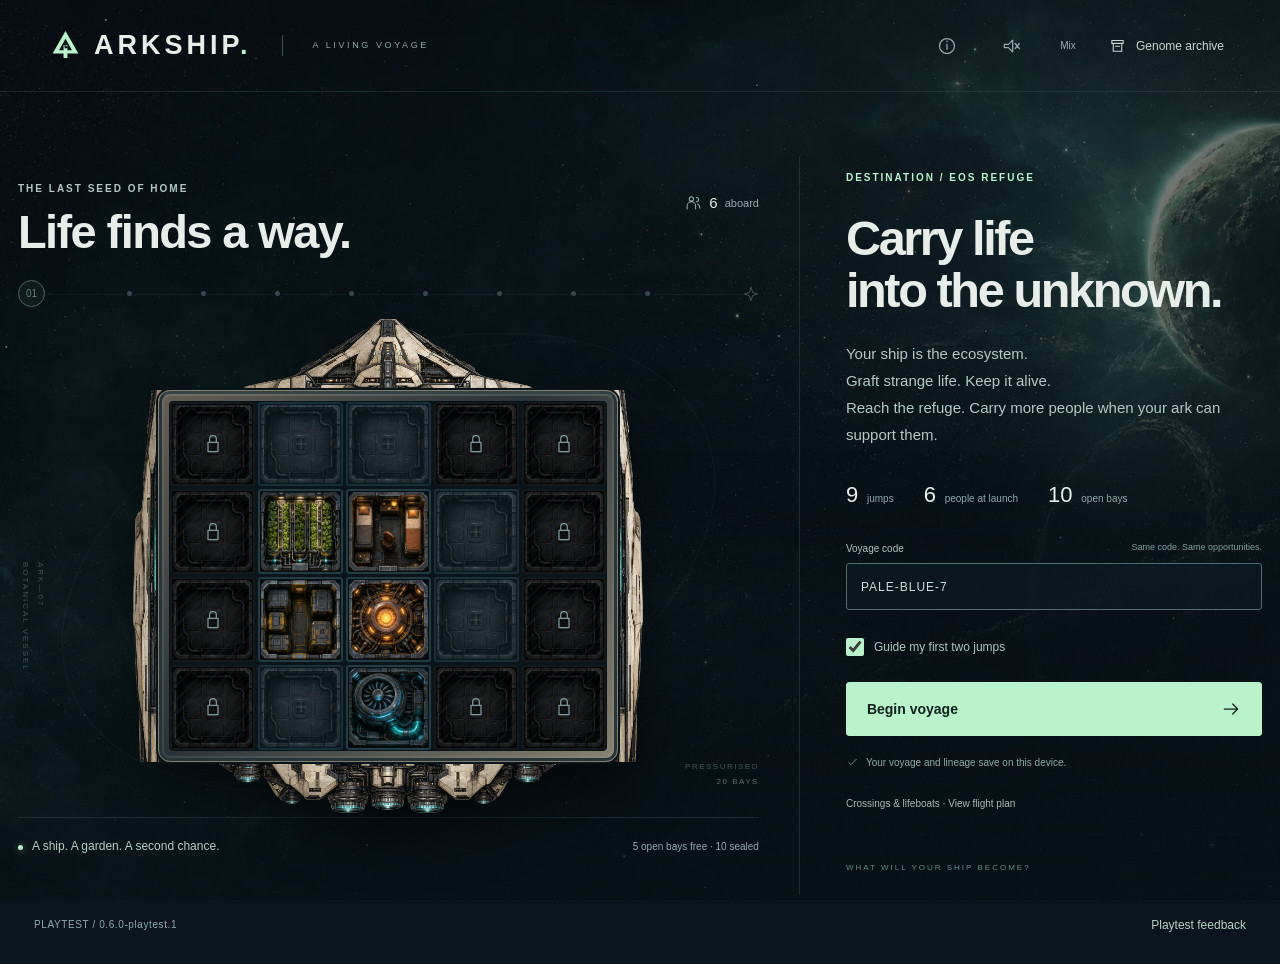
==== index.html @ c442477f "Release ARKSHIP browser playtest 0.6.0 with visible ecology" ====
<!doctype html>
<html lang="en">
<head>
  <meta charset="utf-8">
  <meta name="viewport" content="width=device-width, initial-scale=1, viewport-fit=cover">
  <meta name="theme-color" content="#0b151b">
  <meta name="description" content="What will your ship become? Cross ten star systems in a living-ship ecosystem roguelite.">
  <title>ARKSHIP · A living voyage</title>
  <link rel="icon" href="assets/mark.svg" type="image/svg+xml">
  <link rel="preload" as="image" href="assets/starfield.webp">
  <link rel="stylesheet" href="src/styles.css">
</head>
<body>
  <a class="skip-link" href="#decision">Skip to current decision</a>
  <div id="app"></div>
  <div class="announcer" id="announcer" aria-live="polite" aria-atomic="true"></div>
  <noscript>ARKSHIP needs JavaScript to simulate your ship. Enable it, then reload this page.</noscript>
  <script type="module" src="src/app.js"></script>
</body>
</html>
---- src/styles.css ----
:root{color-scheme:dark;--bg:#0b151b;--panel:#101d24;--line:#2b3c43;--text:#e7ede9;--muted:#96a9ac;--mint:#b9f2cb;--power:#efc782;--oxygen:#97d5e5;--biomass:#b9e0a2;--heat:#f09f80;--hull:#c2bbdf;--danger:#ffb29c;font-family:'Avenir Next',Avenir,'Segoe UI',sans-serif;font-synthesis:none}
*{box-sizing:border-box}body{margin:0;min-width:320px;background:var(--bg);color:var(--text);font-size:14px;line-height:1.5}body:before{content:'';position:fixed;inset:0;background:linear-gradient(90deg,#07121945,#0b151b88),url('../assets/starfield.webp') center/cover;z-index:-2;pointer-events:none}body:after{content:'';position:fixed;inset:0;background:linear-gradient(0deg,#081319b3,transparent 50%);pointer-events:none;z-index:-1}button,input,select{font:inherit}button,a,input,select,summary{-webkit-tap-highlight-color:transparent}button{cursor:pointer;color:inherit}button{border:0;background:none}button:disabled{cursor:not-allowed;opacity:.38}button,a,summary,input,select{touch-action:manipulation}button:focus-visible,a:focus-visible,summary:focus-visible,input:focus-visible,select:focus-visible{outline:2px solid var(--mint);outline-offset:4px}a{color:inherit;text-decoration:none}h1,h2,h3,p{margin:0}h1,h2,h3{font-weight:600;line-height:1.1}h1{font-size:clamp(28px,3vw,44px);letter-spacing:-1.6px}h2{font-size:34px;letter-spacing:-1.4px}h3{font-size:22px;letter-spacing:-.6px}button .icon{flex-shrink:0}.icon{width:20px;height:20px;vertical-align:middle;display:inline-block;flex-shrink:0}.tiny{width:12px;height:12px}.muted{color:var(--muted)}.mint{color:var(--mint)}.danger-text{color:var(--danger)!important}.power{--resource:var(--power)}.oxygen{--resource:var(--oxygen)}.biomass{--resource:var(--biomass)}.heat{--resource:var(--heat)}.hull{--resource:var(--hull)}.eyebrow{display:block;font-size:10px;letter-spacing:2px;font-weight:600;line-height:1.4}.primary{min-height:54px;padding:15px 20px;display:flex;align-items:center;justify-content:space-between;gap:18px;background:var(--mint);color:#11231c;border:1px solid var(--mint);font-weight:650;font-size:14px;transition:background .18s,transform .18s;width:100%;border-radius:3px}.primary:hover{background:#d2ffdf;transform:translateY(-1px)}.primary:active{transform:translateY(1px)}.primary.danger{background:#efac91;border-color:#efac91}.secondary{min-height:44px;padding:10px 14px;border:1px solid #48606a;border-radius:3px;display:inline-flex;gap:8px;align-items:center;justify-content:center;font-size:13px;background:#12222caa}.secondary:hover{border-color:var(--mint);background:#1d343d}.full{width:100%;margin-top:12px}.text-button{min-height:44px;padding:8px 0;color:var(--muted);font-size:12px;display:inline-flex;align-items:center;gap:7px}.text-button:hover{color:var(--text)}.text-button .icon{width:17px;height:17px}.skip-link{position:fixed;top:-90px;left:16px;z-index:100;background:var(--mint);color:var(--bg);padding:12px}.skip-link:focus{top:12px}.announcer{position:absolute;width:1px;height:1px;padding:0;overflow:hidden;clip:rect(0,0,0,0);white-space:nowrap}.topbar{height:92px;max-width:1440px;margin:auto;padding:0 50px;display:flex;align-items:center;gap:30px;border-bottom:1px solid #33454b7a}.brand{display:flex;align-items:center;gap:13px;font-size:27px;font-weight:650;letter-spacing:4px;line-height:1}.brand-dot{color:var(--mint)}.brand img{margin-top:-2px}.top-caption{font-size:9px;letter-spacing:2.6px;color:#8da4a6;border-left:1px solid #385057;padding:4px 0 4px 30px}.topbar nav{display:flex;align-items:center;gap:20px;margin-left:auto}.icon-button{width:44px;height:44px;display:grid;place-items:center;color:var(--muted)}.archive-button{height:44px;display:flex;align-items:center;gap:10px;font-size:12px;color:#c7d5d4}.archive-button .icon{width:17px;height:17px}.pressures{display:grid;grid-template-columns:repeat(5,1fr);max-width:1340px;margin:26px auto 0;padding:0 18px}.pressure{padding:0 32px;border-right:1px solid #35484f70}.pressure:first-child{padding-left:0}.pressure:last-child{padding-right:0;border:0}.pressure-name{display:flex;gap:8px;align-items:center;color:var(--resource);font-size:10px;letter-spacing:1.2px;text-transform:uppercase}.pressure-name .icon{width:15px;height:15px}.pressure-name .tiny{margin-left:auto;color:var(--danger)}.pressure-reading{display:flex;gap:6px;align-items:baseline;margin-top:7px;line-height:1}.pressure-reading strong{font-size:29px;font-weight:500;font-variant-numeric:tabular-nums}.pressure-reading>span{font-size:11px;color:#8da3a7}.meter{margin-top:11px;height:2px;background:#2d4149}.meter i{height:100%;display:block;background:var(--resource);transition:width .4s}.critical .pressure-reading{color:var(--danger)}.layout{display:grid;grid-template-columns:minmax(0,1.6fr) minmax(330px,1fr);gap:40px;max-width:1340px;margin:38px auto 0;padding:0 18px}.game-layout{margin-top:36px}.ship-scene{min-width:0;position:relative}.scene-top{display:flex;align-items:flex-start;justify-content:space-between;gap:16px}.scene-top .eyebrow{color:#b2c7c6;margin-bottom:10px}.scene-top h1{font-size:36px}.crew-count{display:flex;gap:7px;align-items:center;margin-top:10px;font-size:11px;color:var(--muted)}.crew-count b{color:var(--text);font-size:15px;font-weight:500}.crew-count .icon{width:17px;height:17px}.journey{display:flex;align-items:center;margin-top:23px;width:100%;position:relative}.journey:before{content:'';position:absolute;top:50%;left:0;right:0;height:1px;background:#354b5366}.waypoint{width:10%;height:27px;position:relative;display:flex;align-items:center;justify-content:center}.waypoint:after{content:'';width:5px;height:5px;border-radius:50%;background:#637c84;border:3px solid var(--bg);box-sizing:content-box;z-index:1}.waypoint:first-child{justify-content:flex-start}.waypoint:last-child{justify-content:flex-end}.waypoint.current:after{display:none}.waypoint.visited:after{background:var(--mint)}.waypoint b{position:relative;display:grid;place-items:center;border:1px solid #90bca6;background:#172923;color:var(--mint);font-size:10px;width:27px;height:27px;border-radius:50%;font-weight:500;z-index:1}.waypoint .icon{position:absolute;width:16px;height:16px;background:var(--bg);z-index:2;color:#769498}.space-stage{position:relative;isolation:isolate;height:485px;display:flex;justify-content:center;align-items:center;perspective:1000px}.orbital-ring{position:absolute;inset:50px 28px;border:1px solid #839f9c12;border-radius:50%;transform:rotate(-22deg);pointer-events:none}.orbital-ring:before{content:'';position:absolute;inset:20px -34px;border:1px dashed #8cb8ab16;border-radius:50%}.orbital-ring:after{content:'';position:absolute;width:320px;height:320px;left:15%;top:-20px;border-radius:50%;background:radial-gradient(ellipse,#78b3aa16,transparent 70%)}.scene-coordinate{position:absolute;left:0;top:50%;font-size:8px;line-height:1.8;letter-spacing:2px;color:#91ada866;writing-mode:vertical-rl}.scene-scale{position:absolute;right:0;bottom:28px;color:#85a19d77;font-size:8px;letter-spacing:1.5px;line-height:1.8;text-align:right}.scene-scale b{font-weight:500;color:#b5c9c577}.ship-body{position:relative;width:min(460px,calc(100% - 80px));filter:drop-shadow(0 22px 26px #0009);padding-top:48px;padding-bottom:24px;animation:ship-reveal .85s ease-out both}.ship-nose{height:67px;width:66%;position:absolute;top:-8px;left:17%;background:linear-gradient(155deg,#799195,#293c42 40%,#162b33 42%,#3a5055 90%);clip-path:polygon(25% 0,75% 0,100% 78%,100% 100%,0 100%,0 78%);border-top:2px solid #9bb7b3;display:flex;align-items:center;justify-content:center;box-shadow:inset 0 -12px 12px #031117}.ship-nose:before{content:'';position:absolute;top:4px;left:22%;width:56%;height:2px;background:#b9eed666;box-shadow:0 3px 9px #b9eed6aa}.ship-nose>span{position:absolute;right:15%;bottom:12px;font-size:11px;font-weight:600;letter-spacing:1px;color:#c4d2c380}.cockpit{width:60px;height:38px;border:2px solid #415657;background:linear-gradient(0deg,#07171c11,#0b171655),url('../assets/cockpit.webp') center/cover;clip-path:polygon(20% 0,80% 0,100% 100%,0 100%);margin-top:15px}.hull-frame{position:relative;padding:10px;background:linear-gradient(135deg,#688184,#2a3d43 10%,#1a2a31 50%,#667775);border:1px solid #718988;border-radius:12px;box-shadow:inset 0 0 0 3px #23373e,inset 0 0 0 5px #a2b4ac33,0 0 0 3px #0a151a,0 0 34px #8caeaa0b}.hull-frame:before{content:'';position:absolute;inset:0;border-radius:12px;border:5px solid transparent;border-top-color:#a5b5a81c;pointer-events:none}.nacelle{position:absolute;top:95px;bottom:60px;width:24px;background:linear-gradient(90deg,#1b3036,#65817b 26%,#243b43 42%,#0e222c 70%,#547674);border:1px solid #738b87;z-index:-1;box-shadow:inset 0 -20px 10px #04171c}.nacelle:before{content:'';position:absolute;inset:12px 5px;background:repeating-linear-gradient(0deg,#09212a 0 13px,#537977 14px 15px)}.nacelle:after{content:'';position:absolute;left:6px;right:6px;height:36px;bottom:-25px;background:linear-gradient(#aeeaff,#4de4ee88,transparent);border-radius:0 0 50% 50%;box-shadow:0 10px 19px #65ddda55}.nacelle-left{left:-17px;border-radius:40% 0 0 30%}.nacelle-right{right:-17px;border-radius:0 40% 30% 0}.ship-grid{display:grid;grid-template-columns:repeat(5,minmax(0,1fr));gap:3px;background:#0a141b;border:1px solid #071318;border-radius:4px;position:relative}.bay{aspect-ratio:1;min-width:0;position:relative;padding:0;border-radius:3px;isolation:isolate;transition:filter .15s,box-shadow .18s;background:#12212a;outline-offset:0!important}.bay .room-art{width:100%;height:100%;display:block;object-fit:cover;border-radius:3px;pointer-events:none}.bay:disabled{opacity:1;cursor:default}.bay.occupied{cursor:pointer}.bay.empty .room-art{opacity:.43}.bay.empty{box-shadow:inset 0 0 0 1px #30526022}.empty-mark{position:absolute;inset:0;display:flex;align-items:center;justify-content:center;color:#87a49e77}.empty-mark .icon{width:16px;height:16px;stroke-width:1}.bay:hover:not(:disabled){filter:brightness(1.2)}.bay.selected{z-index:4;box-shadow:0 0 0 2px var(--mint),0 0 16px #b9f2cb66}.bay.selected:after{content:'';position:absolute;inset:3px;border:1px solid #cfffe188;border-radius:2px;pointer-events:none}.bay.place-target{box-shadow:inset 0 0 0 1px #b9f2cb77}.bay.place-target .empty-mark{color:var(--mint)}.bay.suggested{animation:suggested 2s ease-in-out infinite}.bay.linked{box-shadow:0 0 0 2px #72d3a5,0 0 14px #72d3a56b;z-index:2}.bay.adjacent:not(.linked):not(.selected){box-shadow:inset 0 0 0 1px #a8cfba55}.bay.organic:before{content:'';position:absolute;inset:7px;border-radius:40%;box-shadow:0 0 18px #88f4c025;mix-blend-mode:screen;pointer-events:none}.bay-number{position:absolute;bottom:3px;left:4px;font-size:7px;letter-spacing:.7px;color:#d5e5d8aa;text-shadow:0 1px 2px #000}.mutation-mark{position:absolute;right:3px;top:3px;width:16px;height:16px;display:grid;place-items:center;background:#132229;border-radius:50%;color:#d7b7f3;box-shadow:0 0 8px #b589e399}.mutation-mark .icon{width:12px;height:12px}.mutated.feral>.room-art{filter:saturate(1.45)}.mutated.efficient>.room-art{filter:hue-rotate(12deg)}.mutated.symbiotic:before{box-shadow:0 0 18px #bb9df08c}.engine-tail{height:21px;position:absolute;bottom:4px;left:27%;width:46%;display:flex;justify-content:space-between}.engine-tail i{position:relative;display:block;width:23%;height:18px;background:repeating-linear-gradient(0deg,#334e58 0 4px,#81958d 5px 6px);border-radius:0 0 4px 4px;box-shadow:0 1px 0 #d6e7d577}.engine-tail i:after{content:'';position:absolute;top:18px;width:78%;left:11%;height:25px;border-radius:0 0 50% 50%;background:linear-gradient(#befbfbbb,#47c8e566,transparent);box-shadow:0 8px 15px #8cedf144;animation:exhaust 2.4s infinite alternate}.ship-caption{display:flex;align-items:center;justify-content:space-between;gap:10px;border-top:1px solid #42616a55;padding:19px 0 14px;color:#b7cdc4;font-size:12px}.ship-caption>span:last-child{font-size:10px;color:var(--muted)}.status-light{display:inline-block;width:5px;height:5px;border-radius:50%;background:var(--mint);box-shadow:0 0 7px #b9f2cb88;margin-right:9px}.placement-status{display:flex;justify-content:space-between;align-items:center;min-height:48px;font-size:12px;color:var(--muted);gap:12px;border-top:1px solid #32474f55}.placement-status b{color:var(--mint);font-weight:500}.placement-status.active{color:#b0c4c4}.placement-status .text-button{color:var(--mint)}.decision{min-width:0;padding:3px 0 20px 34px;border-left:1px solid #38515970;align-self:start}.decision>.eyebrow{margin-bottom:18px}.decision>p{color:var(--muted);font-size:13px;line-height:1.7;margin-top:15px}.route-list{display:flex;flex-direction:column;gap:11px;margin-top:28px}.route-option{position:relative;display:flex;align-items:center;text-align:left;gap:15px;min-height:124px;padding:18px 20px;border:1px solid #42606b8a;border-radius:4px;background:linear-gradient(110deg,#16303988,#11212b88);transition:background .2s,border-color .2s,transform .2s}.route-option:hover{background:#213b3fbb;border-color:#9dbbae;transform:translateX(3px)}.route-option:active{transform:scale(.99)}.route-symbol{width:40px;height:40px;display:grid;place-items:center;flex-shrink:0;color:#b2d7b2;position:relative}.route-symbol:before{content:'';position:absolute;inset:0;border:1px solid #7aa59055;transform:rotate(45deg);border-radius:4px;background:#4979560d}.route-symbol .icon{width:23px;height:23px}.salvage .route-symbol{color:var(--power)}.salvage .route-symbol:before{border-color:#b69d6755}.anomaly .route-symbol{color:#c4b8eb}.anomaly .route-symbol:before{border-color:#ac94d155}.route-copy{min-width:0}.route-copy .eyebrow{font-size:8px;color:#9cb6ba;letter-spacing:1.5px;margin-bottom:4px}.route-copy strong{display:block;font-size:18px;font-weight:500;letter-spacing:-.3px}.route-reward{font-size:11px;color:#bfdfc3;display:block;margin-top:4px}.route-risk{display:flex;align-items:center;gap:5px;color:#c7aaa0;font-size:10px;margin-top:7px}.route-risk .icon{width:12px;height:12px}.route-arrow{width:17px;height:17px;margin-left:auto;color:#97b8b3}.quiet-tip{display:flex;gap:9px;color:#8da6aa;font-size:11px;line-height:1.6;margin-top:24px}.quiet-tip .icon{width:15px;height:15px;margin-top:2px}.encounter-art{height:176px;position:relative;display:flex;align-items:center;justify-content:center;margin:0 0 24px;overflow:hidden;background:radial-gradient(ellipse,#40655544,transparent 66%);border-top:1px solid #47605e44;border-bottom:1px solid #47605e44}.encounter-art:before{content:'';position:absolute;left:calc(50% - 88px);top:0;width:176px;height:176px;border:1px solid #89b4a022;border-radius:50%}.encounter-art>.room-art{width:152px;height:152px;object-fit:contain;mix-blend-mode:screen;filter:drop-shadow(0 0 22px #9bdcab22);border-radius:10px}.specimen-index{position:absolute;left:0;bottom:9px;letter-spacing:1.5px;color:#738f94;font-size:8px}.choice-list{display:grid;gap:10px;margin-top:24px}.choice-option{padding:15px 17px;border:1px solid #526d6b8a;border-radius:3px;background:#1430275e;text-align:left;min-height:75px}.choice-option:hover{border-color:#b9f2cb;background:#24423a99}.choice-option strong{display:flex;justify-content:space-between;align-items:center;font-size:14px;font-weight:500;color:#c9ecd0}.choice-option strong .icon{width:17px;height:17px}.choice-option>span{display:block;font-size:11px;color:#a2bcb5;margin-top:5px}.choice-option:nth-child(2){background:#15263175}.choice-option:nth-child(2) strong{color:#d3dcda}.choice-option .disabled-reason{color:var(--danger)}.inspector{margin-top:25px}.specimen-heading{display:flex;align-items:center;gap:14px}.specimen-heading>.room-art{width:61px;height:61px;border-radius:5px;border:1px solid #52716666}.specimen-heading .eyebrow{font-size:8px;letter-spacing:1.1px;margin-bottom:7px}.specimen-heading h3{font-size:21px}.flows{display:flex;gap:7px;align-items:center;flex-wrap:wrap;margin-top:15px;min-height:26px}.flow{display:flex;gap:5px;align-items:center;font-size:12px;color:var(--resource)}.flow .icon{width:14px;height:14px}.flow-arrow{color:#94aca7;margin:0 3px}.flow.cost{color:#c7b3aa}.flow.muted{font-size:10px}.specimen-description{font-size:12px;color:#a2b6b9;line-height:1.6;margin-top:14px}.risk-line{display:flex;gap:7px;font-size:10px;color:#bcb39f;margin-top:11px;line-height:1.5}.risk-line .icon{width:13px;height:13px;margin-top:2px}.synergy-note{display:flex;gap:7px;font-size:11px;line-height:1.6;color:var(--mint);padding:10px 12px;margin-top:12px;background:#49795922;border-left:2px solid #8ccea4}.synergy-note .icon{width:15px;height:15px;flex-shrink:0;margin-top:2px}.inspector-actions{display:flex;gap:10px;margin-top:15px}.inspector-actions>button{flex:1}.anchored{display:flex;gap:7px;align-items:center;margin-top:14px;font-size:10px;color:var(--muted)}.anchored .icon{width:12px;height:12px}.empty-inspector{padding:22px 0 12px}.empty-inspector .eyebrow{color:var(--muted);font-size:8px;letter-spacing:1.4px;margin-bottom:8px}.empty-inspector h3{font-size:22px}.empty-inspector>p{font-size:12px;color:#a0b6b5;margin-top:12px;line-height:1.7}.mutation-options{margin-top:15px;border:1px solid #6d5b7d77;border-radius:3px}.mutation-options summary{min-height:44px;padding:10px 12px;display:flex;align-items:center;gap:8px;cursor:pointer;font-size:12px;color:#d1bede}.mutation-options summary .icon{width:16px;height:16px}.mutation-options summary>span{margin-left:auto;font-size:10px;color:var(--muted)}.mutation-options summary:after{content:'+'}.mutation-options[open] summary:after{content:'−'}.mutation-options>div{display:grid;padding:0 10px 10px;gap:6px}.mutation-options button{text-align:left;display:block;width:100%;padding:10px;background:#56416222;border:1px solid #765d842d;min-height:58px}.mutation-options button:hover{border-color:#cbb7dd99}.mutation-options button strong{font-size:11px;color:#d6c3e8;font-weight:500}.mutation-options button span{display:block;color:#a69fb2;font-size:10px;margin-top:3px;line-height:1.6}.cargo{margin-top:24px;border-top:1px solid #3d575f88;padding-top:15px}.section-label{display:flex;justify-content:space-between;gap:10px;font-size:9px;letter-spacing:1.4px;color:#b0c5c0;align-items:center}.section-label b{font-weight:400;color:#8aaca4;margin-left:6px;letter-spacing:0}.section-label>span:last-child{color:#7f9c9e;font-size:8px;letter-spacing:.7px}.cargo-tray{display:grid;grid-template-columns:repeat(4,1fr);gap:9px;margin-top:12px}.cargo-item{position:relative;display:flex;flex-direction:column;align-items:center;gap:5px;padding:3px;background:#07151b66;border:1px solid #38515c;border-radius:3px;min-height:77px}.cargo-item:hover{border-color:#c1dec5}.cargo-item.selected{border-color:var(--mint);box-shadow:0 0 0 1px #b9f2cb55}.cargo-item .room-art{width:100%;max-width:62px;aspect-ratio:1;object-fit:cover;border-radius:2px}.cargo-item>span{font-size:8px;line-height:1.2;color:#c6d6d1;text-align:center;max-width:80px}.cargo-empty{color:var(--muted);font-size:11px;grid-column:1/-1;line-height:1.8}.cargo-mutation{width:11px;height:11px;position:absolute;top:3px;right:3px;color:#dac5fa}.cargo-reject{display:flex;align-items:center;gap:14px;font-size:10px;color:var(--muted);margin-top:8px}.cargo-reject .text-button{font-size:10px}.forecast{margin-top:25px;padding-top:17px;border-top:1px solid #3b515d88}.forecast-values{display:grid;grid-template-columns:repeat(5,1fr);gap:5px;margin-top:13px}.forecast-values>div>span{display:flex;gap:4px;align-items:center;font-size:8px;color:var(--resource)}.forecast-values .icon{width:11px;height:11px}.forecast-values b{font-size:23px;font-weight:500;display:inline-block;margin-top:4px;font-variant-numeric:tabular-nums}.forecast-values small{font-size:10px;margin-left:5px}.positive{color:#9ec5a8}.negative{color:#dbaa99}.forecast-summary{display:flex;gap:7px;color:#a6c3af;font-size:10px;line-height:1.6;margin-top:13px}.forecast-summary .icon{width:13px;height:13px;margin-top:2px}.forecast-summary.warning{color:var(--danger)}.causes{margin-top:9px}.causes summary{cursor:pointer;display:flex;align-items:center;justify-content:space-between;min-height:44px;color:#92adaf;font-size:10px}.causes summary .icon{width:14px;height:14px}.causes[open] summary .icon{transform:rotate(45deg)}.causes ol{padding:0 0 0 15px;color:#afc3c0;font-size:10px;line-height:1.6}.causes li{margin-bottom:7px}.causes .damage,.causes .danger,.causes .starvation,.causes .dormant{color:var(--danger)}.build-repair{display:flex;align-items:center;justify-content:space-between;gap:12px;margin:4px 0 13px;border-top:1px solid #3b515d55;padding-top:5px}.build-repair>span{font-size:10px;color:#8ca6aa}.departure{margin-top:3px}.game-footer{max-width:1340px;margin:25px auto 0;padding:17px 18px 30px;display:flex;align-items:center;justify-content:space-between;gap:20px;color:#739397;font-size:8px;letter-spacing:1.4px}.game-footer .text-button{font-size:9px;letter-spacing:.6px;min-height:28px}.toast{position:fixed;left:50%;bottom:24px;transform:translateX(-50%);max-width:min(92vw,560px);background:#203c3c;border:1px solid #678d80;border-radius:4px;display:flex;align-items:center;gap:10px;padding:13px 18px;font-size:12px;box-shadow:0 8px 24px #0009;z-index:60;pointer-events:none;animation:toast-in .2s}.toast .icon{width:17px;height:17px;color:var(--mint)}.restart-banner{position:fixed;bottom:0;left:0;right:0;z-index:70;background:#203335;border-top:1px solid #8bb3a2;box-shadow:0 -8px 30px #0009;display:flex;align-items:center;justify-content:center;gap:28px;padding:17px;font-size:13px}.restart-banner>div{display:flex;gap:10px}.welcome{align-items:center;margin-top:64px}.welcome .scene-top h1{font-size:47px}.welcome .space-stage{height:510px}.welcome .journey{opacity:.5}.welcome-decision{padding-left:46px;padding-top:15px}.welcome-decision>.eyebrow{margin-bottom:28px}.welcome-decision h2{font-size:clamp(39px,3.8vw,54px);font-weight:550;line-height:1.06;letter-spacing:-2.4px}.welcome-decision .intro{font-size:15px;line-height:1.8;margin-top:24px;color:#b3c8c5}.voyage-facts{display:flex;gap:30px;margin:30px 0;color:#8da9aa;font-size:10px}.voyage-facts b{font-size:22px;font-weight:400;color:var(--text);margin-right:6px}.welcome form label{display:flex;justify-content:space-between;gap:10px;margin:0 0 7px;font-size:10px;color:#adc4be}.welcome form label>span{font-size:9px;color:#819f9c}.welcome input,.welcome select{width:100%;min-height:47px;background:#0d1b22bb;border:1px solid #526b70;border-radius:3px;padding:12px 14px;font-size:12px;color:#c8ddd7;letter-spacing:1px}.welcome .launch{margin-top:13px}.welcome select{margin-bottom:3px}.welcome form label[for=starter]{margin-top:18px}.field-note{color:var(--muted);font-size:9px;margin:5px 0 10px}.save-note{display:flex;align-items:center;gap:7px;color:#8faaa4!important;font-size:10px!important;margin-top:18px!important}.save-note .icon{width:13px;height:13px}.welcome-foot{font-size:8px!important;letter-spacing:2px!important;margin-top:36px!important;color:#658880!important}.arrival-mark{width:76px;height:76px;border:1px solid #68897866;border-radius:50%;display:grid;place-items:center;margin:22px 0;color:var(--mint);background:radial-gradient(ellipse,#4c845b44,transparent 70%)}.arrival-mark .icon{width:36px;height:36px}.arrival-mark.loss{color:var(--danger);border-color:#b2867666}.report-resources{margin:23px 0 20px;display:grid;gap:10px;border-block:1px solid #3a565d77;padding:17px 0}.report-resources>div{display:flex;align-items:center;gap:15px;font-size:12px;line-height:1.6}.report-resources>div>span{display:flex;align-items:center;gap:8px;color:var(--resource)}.report-resources .icon{width:14px;height:14px}.report-resources strong{margin-left:auto;font-weight:400;font-variant-numeric:tabular-nums}.report-resources strong>span{font-size:10px;color:#6b8a92;margin-inline:8px}.report-resources b{font-weight:500}.report-resources small{width:25px;text-align:right;color:var(--muted);font-size:11px}.report-highlights p{display:flex;gap:8px;align-items:flex-start;font-size:11px;color:#c0ccc0;margin-bottom:13px;line-height:1.6}.report-highlights .icon{width:14px;height:14px;flex-shrink:0;margin-top:2px;color:#a1bca0}.decision>.primary{margin-top:21px}.ending-build{margin-top:24px;padding:18px 0;border-block:1px solid #57716966;font-size:12px;color:var(--mint)}.ending-build>b{display:block;font-size:46px;line-height:1.2;color:#d1e3d7;font-weight:450;margin-top:10px}.ending-build small{font-size:8px;letter-spacing:1.8px;margin-left:10px;font-weight:500;color:#8aa69e}.end-stats{display:flex;gap:25px;margin-top:20px;color:#97b4ac;font-size:10px}.end-stats b{display:block;font-size:23px;font-weight:500;color:var(--text)}.failure-reasons{padding:12px 0;color:#dbaf9d;font-size:11px;line-height:1.7}.failure-reasons p{margin-top:8px}.archive-page{max-width:1280px;margin:65px auto 60px;padding:0 24px}.archive-heading{display:flex;justify-content:space-between;align-items:center;gap:24px}.archive-heading h1{font-size:48px;line-height:1.1;margin-top:18px;letter-spacing:-2px}.archive-heading h1 span{color:var(--mint)}.archive-heading p{color:#a8bfb8;font-size:13px;margin-top:18px}.archive-stats{display:grid;grid-template-columns:repeat(4,1fr);border-block:1px solid #4c6b6377;padding:24px 0;margin:35px 0}.archive-stats>div{display:flex;align-items:baseline;gap:13px;border-right:1px solid #4c6b6333;padding-left:25px}.archive-stats>div:first-child{padding-left:0}.archive-stats>div:last-child{border:0}.archive-stats strong{font-size:32px;font-weight:400;color:#c5e9cc}.archive-stats span{font-size:10px;color:#92aaa3}.archive-specimens{display:grid;grid-template-columns:repeat(2,minmax(0,1fr));gap:20px}.archive-specimen{display:flex;gap:20px;border:1px solid #405d5866;background:#14282477;padding:20px;border-radius:4px;min-width:0}.archive-specimen>.room-art{width:105px;height:105px;border-radius:5px;object-fit:cover}.archive-specimen .eyebrow{font-size:8px;color:#91bea0;letter-spacing:1.4px}.archive-specimen h2{font-size:21px;letter-spacing:-.3px;margin-top:8px}.archive-specimen p{font-size:11px;color:#a1b8ae;margin-top:8px;line-height:1.65}.archive-specimen .flows{margin-top:8px}.archive-specimen.undiscovered{background:#10212644}.undiscovered>.room-art{filter:grayscale(1) brightness(.45);opacity:.45}.undiscovered .eyebrow{color:#839b99}.undiscovered h2{color:#97aaa5}.archive-records{display:grid;grid-template-columns:repeat(3,minmax(0,1fr));gap:30px;margin-top:40px;padding-top:30px;border-top:1px solid #49645c77}.archive-records h2{font-size:21px;letter-spacing:0;margin-bottom:15px}.archive-records p,.archive-records li{font-size:12px;color:#9eb6a7;line-height:1.8;overflow-wrap:anywhere}.archive-records ul{padding-left:17px}.archive-records b{font-weight:500;color:var(--text);margin-left:6px}
@keyframes ship-reveal{from{opacity:0;transform:translateY(14px)}to{opacity:1;transform:translateY(0)}}@keyframes exhaust{from{opacity:.7;transform:scaleY(.8);transform-origin:top}to{opacity:1;transform:scaleY(1.12);transform-origin:top}}@keyframes suggested{0%,100%{box-shadow:inset 0 0 0 1px #b9f2cb99,0 0 0 #b9f2cb00}50%{box-shadow:inset 0 0 0 2px #b9f2cbdd,0 0 15px #b9f2cb88}}@keyframes jump{0%{filter:brightness(1)}25%{filter:brightness(2);transform:translateY(0)}55%{filter:brightness(1.5);transform:translateY(-12px)}100%{filter:brightness(1);transform:translateY(0)}}.ship-body.jumping{animation:jump .9s ease-out}.ship-body.jumping .engine-tail i:after{height:65px;box-shadow:0 18px 28px #6ceaffbb}@keyframes toast-in{from{opacity:0;bottom:16px}to{opacity:1;bottom:24px}}
@media(min-width:1440px){.pressures{margin-top:32px}.layout{margin-top:45px}.game-layout{gap:60px}.decision{padding-left:44px}.space-stage{height:525px}.ship-body{width:480px}.welcome{margin-top:65px}.welcome .space-stage{height:540px}}
@media(max-width:1100px){.topbar{padding:0 30px;height:80px}.top-caption{display:none}.pressures{margin-inline:12px}.pressure{padding-inline:23px}.layout{gap:26px;padding:0 30px;grid-template-columns:minmax(0,1.25fr) minmax(300px,1fr)}.decision{padding-left:23px}.scene-top h1{font-size:29px}.crew-count>span{display:none}.space-stage{height:420px}.ship-body{width:calc(100% - 38px);padding-top:48px}.ship-nose{height:58px;top:1px}.scene-scale{display:none}.scene-coordinate{left:-12px;font-size:7px}.route-option{padding:14px;gap:12px;min-height:118px}.route-symbol{width:28px;height:32px}.route-copy strong{font-size:16px}.decision h2{font-size:29px}.welcome .scene-top h1{font-size:36px}.welcome .space-stage{height:445px}.welcome-decision h2{font-size:41px}.welcome{margin-top:48px}.welcome-decision{padding-left:25px}.welcome .intro{font-size:13px}.welcome form label>span{font-size:8px}.forecast-values small{margin-left:3px;font-size:9px}.forecast-values b{font-size:21px}.cargo-tray{gap:7px}.archive-specimen{padding:15px;gap:13px}.archive-specimen>.room-art{width:85px;height:85px}.archive-stats>div{display:block}.archive-stats span{display:block}}
@media(max-width:760px){body{font-size:13px}.topbar{height:68px;padding:0 18px;gap:12px}.brand{font-size:21px;gap:8px;letter-spacing:2.7px}.brand img{width:26px;height:26px}.topbar nav{gap:6px}.archive-button{width:44px;justify-content:center}.archive-button>span{display:none}.archive-button .icon{width:20px;height:20px}.pressures{margin:18px 18px 0;padding:0;gap:0}.pressure{padding:0 9px}.pressure-name{font-size:8px;letter-spacing:.1px;gap:4px}.pressure-name .icon{width:12px;height:12px}.pressure-name .tiny{display:none}.pressure-reading{gap:3px;margin-top:6px}.pressure-reading strong{font-size:24px}.pressure-reading>span{font-size:8px}.meter{margin-top:9px}.layout{display:flex;flex-direction:column;margin-top:25px;padding:0 18px;gap:22px}.decision{border:0;padding:0 0 14px;width:100%}.decision>.eyebrow{font-size:9px;letter-spacing:1.7px;margin-bottom:12px}.decision h2{font-size:31px;letter-spacing:-1.1px}.decision>p{font-size:12px;line-height:1.7;margin-top:10px}.game-layout:not(.phase-build)>.decision{order:0}.game-layout:not(.phase-build)>.ship-scene{order:1;border-top:1px solid #3d555d66;padding-top:22px}.game-layout.phase-build>.ship-scene{order:0}.game-layout.phase-build>.decision{order:1}.scene-top h1{font-size:28px;letter-spacing:-.8px}.scene-top .eyebrow{font-size:8px;letter-spacing:1.4px;margin-bottom:7px}.crew-count{font-size:10px;margin-top:8px;gap:5px}.crew-count b{font-size:13px}.crew-count .icon{width:15px;height:15px}.journey{margin-top:16px}.waypoint{height:24px}.waypoint b{width:24px;height:24px;font-size:9px}.space-stage{height:auto;min-height:350px;padding:12px 0}.ship-body{width:calc(100% - 24px);max-width:410px;padding-top:45px;padding-bottom:24px}.ship-nose{height:61px;top:-8px}.hull-frame{padding:8px;border-radius:9px}.ship-grid{gap:3px}.nacelle{width:17px;top:74px;bottom:49px}.nacelle-left{left:-12px}.nacelle-right{right:-12px}.nacelle:before{inset:9px 3px}.nacelle:after{left:3px;right:3px;height:25px;bottom:-16px}.ship-nose .cockpit{width:57px;height:33px;margin-top:17px}.scene-coordinate{display:none}.bay-number{font-size:6px}.empty-mark .icon{width:14px;height:14px}.mutation-mark{width:13px;height:13px;top:2px;right:2px}.mutation-mark .icon{width:10px;height:10px}.ship-caption{padding:15px 0 10px;font-size:11px}.ship-caption>span:last-child{font-size:9px}.placement-status{min-height:51px;font-size:11px}.placement-status>span{max-width:85%}.placement-status .text-button{font-size:11px}.route-list{margin-top:21px;gap:10px}.route-option{min-height:112px;padding:16px 17px;gap:17px}.route-symbol{width:35px;height:35px}.route-copy .eyebrow{font-size:8px;letter-spacing:1.1px}.route-copy strong{font-size:18px}.route-reward{font-size:11px}.route-risk{font-size:10px;margin-top:6px}.quiet-tip{margin-top:18px;font-size:10px;line-height:1.7}.game-layout:not(.phase-build) .space-stage{min-height:0;padding-top:12px;padding-bottom:8px}.game-layout:not(.phase-build) .ship-body{width:260px;padding-top:34px;padding-bottom:19px}.game-layout:not(.phase-build) .hull-frame{padding:6px}.game-layout:not(.phase-build) .ship-grid{gap:2px}.game-layout:not(.phase-build) .ship-nose{height:50px;top:-10px}.game-layout:not(.phase-build) .crew-count{display:none}.game-layout:not(.phase-build) .scene-top h1{font-size:23px}.game-layout:not(.phase-build) .journey{margin-top:10px}.game-layout:not(.phase-build) .ship-nose .cockpit{height:30px;margin-top:14px}.game-layout:not(.phase-build) .engine-tail{bottom:0}.game-layout:not(.phase-build) .ship-caption{font-size:10px;padding-top:14px}.encounter-art{height:152px;margin-bottom:19px}.encounter-art>.room-art{width:136px;height:136px}.encounter-art:before{width:146px;height:146px;left:calc(50% - 73px)}.choice-list{margin-top:20px}.choice-option{min-height:78px;padding:15px 17px}.choice-option strong{font-size:14px}.choice-option>span{font-size:11px}.inspector{margin-top:22px}.specimen-heading>.room-art{width:61px;height:61px}.specimen-heading h3{font-size:23px}.specimen-heading .eyebrow{font-size:9px}.flows{margin-top:14px;gap:8px}.flow{font-size:13px}.flow .icon{width:15px;height:15px}.specimen-description{font-size:12px}.risk-line{font-size:11px}.inspector-actions .secondary{min-height:45px;font-size:12px}.cargo{margin-top:23px}.cargo-tray{gap:9px;grid-template-columns:repeat(4,1fr)}.cargo-item{min-height:93px;padding:5px}.cargo-item .room-art{max-width:72px}.cargo-item>span{font-size:9px;line-height:1.3}.cargo-reject .text-button{font-size:11px}.section-label{font-size:10px}.section-label>span:last-child{font-size:9px}.forecast{margin-top:24px;padding-top:19px}.forecast-values{gap:6px;margin-top:17px}.forecast-values>div>span{font-size:9px}.forecast-values .icon{width:12px;height:12px}.forecast-values b{font-size:24px;margin-top:5px}.forecast-values small{font-size:11px;margin-left:5px}.forecast-summary{font-size:11px;margin-top:14px}.causes summary{font-size:11px;min-height:44px}.causes ol{font-size:11px;line-height:1.7}.build-repair .text-button{font-size:12px}.build-repair>span{font-size:11px}.phase-build .departure{position:fixed;z-index:40;bottom:0;left:0;right:0;padding:12px 18px max(12px,env(safe-area-inset-bottom));background:#0b1b20f2;border-top:1px solid #526c6277;backdrop-filter:blur(12px)}.phase-build .departure .primary{min-height:50px}.phase-build~.game-footer{padding-bottom:112px}.game-footer{padding:6px 18px 24px;margin-top:20px;font-size:7px;letter-spacing:.7px;gap:8px;flex-wrap:wrap}.game-footer .text-button{font-size:9px;min-height:44px}.toast{bottom:88px;font-size:11px;padding:12px 15px;width:max-content;max-width:calc(100% - 30px);animation:none}.toast .icon{width:15px;height:15px}.desktop-only{display:none}.welcome{margin-top:27px;gap:13px}.welcome .ship-scene{order:1;margin-top:22px}.welcome-decision{order:0;padding:0 0 12px}.welcome-decision>.eyebrow{margin-bottom:18px;font-size:8px}.welcome-decision h2{font-size:43px;letter-spacing:-1.8px;line-height:1.05}.welcome-decision .intro{font-size:13px;margin-top:16px;line-height:1.75}.welcome .voyage-facts{margin:20px 0;gap:27px}.welcome form label{font-size:10px;margin-top:10px}.welcome form label>span{font-size:9px}.welcome input,.welcome select{min-height:46px}.welcome .launch{min-height:53px;margin-top:12px}.welcome .save-note{margin-top:13px!important;font-size:9px!important}.welcome-foot{display:none}.welcome .scene-top h1{font-size:30px}.welcome .space-stage{height:auto;min-height:350px}.welcome .ship-caption{padding-bottom:30px}.arrival-mark{width:65px;height:65px;margin:18px 0}.arrival-mark .icon{width:30px;height:30px}.report-resources{margin:20px 0 17px;padding:15px 0}.report-resources>div{font-size:12px;line-height:1.9}.report-highlights p{font-size:11px}.decision>.primary{margin-top:18px}.ending-build{margin-top:20px}.archive-page{margin:32px 0 35px;padding:0 18px}.archive-heading{display:block}.archive-heading>.secondary{margin-top:20px}.archive-heading .eyebrow{font-size:8px;letter-spacing:1.5px}.archive-heading h1{font-size:35px;letter-spacing:-1.5px;margin-top:13px}.archive-heading p{font-size:12px;margin-top:13px}.archive-stats{margin:25px 0;padding:18px 0}.archive-stats>div{padding-left:12px}.archive-stats strong{font-size:27px}.archive-stats span{font-size:8px}.archive-specimens{grid-template-columns:1fr;gap:12px}.archive-specimen{padding:15px;gap:15px}.archive-specimen>.room-art{width:78px;height:78px}.archive-specimen h2{font-size:19px;margin-top:6px}.archive-specimen p{font-size:10px}.archive-specimen .flows{gap:6px}.archive-specimen .flow{font-size:10px}.archive-specimen .flow .icon{width:12px;height:12px}.archive-records{grid-template-columns:1fr;gap:20px;margin-top:27px;padding-top:25px}.archive-records h2{font-size:20px;margin-bottom:12px}.archive-records p,.archive-records li{font-size:11px}.restart-banner{display:block;padding:17px;font-size:12px}.restart-banner>div{margin-top:10px}.restart-banner button{flex:1}}
@media(min-width:560px) and (max-width:760px){.space-stage{min-height:420px}.welcome .space-stage{min-height:420px}.cargo-tray{grid-template-columns:repeat(6,1fr)}}
@media(max-width:375px){.pressure{padding-inline:7px}.pressure-name{font-size:7.5px;gap:3px}.pressure-name .icon{width:11px;height:11px}.pressure-reading strong{font-size:23px}.space-stage{min-height:325px}.ship-grid{gap:2px}.hull-frame{padding:7px}.ship-body{width:calc(100% - 24px)}.welcome-decision h2{font-size:40px}.forecast-values small{font-size:10px;margin-left:3px}.cargo-tray{gap:7px}.cargo-item{min-height:89px}.brand{font-size:20px}.route-option{padding-inline:14px}.route-copy strong{font-size:17px}}
@media(prefers-reduced-motion:reduce){*,*:before,*:after{animation:none!important;transition:none!important;scroll-behavior:auto!important}}

/* Decorative orbit geometry stays inside its own frame. */
.orbital-ring{overflow:hidden}
.pressure-forecast{font-size:9px;line-height:1.5;color:#96b0a6;margin-top:7px;letter-spacing:.1px}.pressure-forecast b{font-weight:500;color:var(--resource);margin-left:4px}.pressure-forecast.negative b{color:var(--danger)}
.choice-numbers{display:flex;gap:12px;align-items:center;flex-wrap:wrap;margin-top:8px;font-size:10px;color:#c0d4ca}.choice-numbers .icon{width:12px;height:12px}.choice-numbers>span{display:flex;align-items:center;gap:4px}
@media(max-width:760px){.pressure-forecast{font-size:7px;margin-top:5px}.pressure-forecast b{font-size:9px;margin-left:2px}}

/* The frame is sliced from the inspected original painted hull, preserving touch-sized bays. */
.ship-body{padding-top:76px;padding-bottom:49px}
.ship-nose{top:0;left:0;width:100%;height:88px;clip-path:none;border:0;border-radius:0;background:url('../assets/hull-prow.webp') center bottom/100% 100% no-repeat;box-shadow:none}
.ship-nose:before,.ship-nose>span,.ship-nose .cockpit{display:none}
.nacelle{top:76px;bottom:49px;width:44px;background:none;border:0;border-radius:0;box-shadow:none}
.nacelle:before,.nacelle:after{display:none}
.nacelle-left{left:-32px;background:url('../assets/hull-port.webp') center/100% 100% no-repeat}
.nacelle-right{right:-32px;background:url('../assets/hull-starboard.webp') center/100% 100% no-repeat}
.engine-tail{left:0;bottom:-7px;width:100%;height:68px;background:url('../assets/hull-stern.webp') center/100% 100% no-repeat;z-index:-1}
.engine-tail i{display:none}
.hull-frame{background:linear-gradient(135deg,#665f54,#283339 45%,#8a8370);border-color:#817e71;box-shadow:inset 0 0 0 3px #283538,inset 0 0 0 5px #a2b4ac22,0 0 0 2px #0a151a}
.building-caption{display:none}
.deck-toolbar{border-top:1px solid #49605b88;padding-top:10px}
.deck-toolbar-heading{display:flex;align-items:center;justify-content:space-between;gap:8px;min-height:32px;font-size:12px}
.deck-toolbar-heading b{font-weight:500;color:#cee9d3}.deck-toolbar-heading small{font-size:9px;color:#8da7a4;margin-left:8px}
.deck-toolbar-heading .flows{margin:0;min-height:20px;gap:5px}.deck-toolbar-heading .flow{font-size:10px}.deck-toolbar-heading .flow .icon{width:12px;height:12px}
.deck-toolbar .placement-status{border:0;min-height:55px}.deck-actions{display:flex;gap:8px;width:100%}.deck-actions .secondary{flex:1}
@media(max-width:1100px){.ship-body{width:calc(100% - 64px)}.space-stage{min-height:455px}.nacelle{width:32px}.nacelle-left{left:-25px}.nacelle-right{right:-25px}}
@media(max-width:760px){.ship-body{padding-top:51px;padding-bottom:30px;width:calc(100% - 24px)}.ship-nose{top:0;left:0;width:100%;height:60px}.nacelle{top:51px;bottom:30px;width:19px}.nacelle-left{left:-13px}.nacelle-right{right:-13px}.engine-tail{left:0;bottom:-3px;width:100%;height:40px}.space-stage{min-height:0;padding:5px 0 13px}.deck-toolbar{padding-top:7px}.deck-toolbar-heading{min-height:31px;font-size:11px}.deck-toolbar-heading .flow{font-size:9px}.deck-toolbar-heading .flow .icon{width:11px;height:11px}.deck-toolbar .placement-status{min-height:51px}.deck-actions{gap:7px}.deck-actions .secondary{padding:9px 7px;font-size:11px;min-height:44px}.deck-actions .icon{width:15px;height:15px}.game-layout:not(.phase-build) .ship-body{padding-top:42px;padding-bottom:25px}.game-layout:not(.phase-build) .ship-nose{height:50px;top:0}.game-layout:not(.phase-build) .nacelle{top:42px;bottom:25px}.game-layout:not(.phase-build) .engine-tail{height:34px;bottom:-2px}.welcome .space-stage{min-height:0}.ship-caption{margin-top:9px}}

.sr-only{position:absolute;width:1px;height:1px;overflow:hidden;clip:rect(0,0,0,0);white-space:nowrap}.first-synergy{font-size:10px;line-height:1.5;color:var(--mint);margin:2px 0 4px}.departure-warning{font-size:11px;color:var(--danger);margin:0 0 10px;display:flex;gap:6px;align-items:center}.departure-warning .icon{width:14px;height:14px}

/* Keep the keyboard skip link truly unpainted until focused, including full-page capture. */
.skip-link{opacity:0;pointer-events:none}.skip-link:focus{opacity:1;pointer-events:auto}

/* V2: decisions are previews, and a build is one reversible plan. */
.voyage-guidance{display:flex;justify-content:space-between;gap:10px;font-size:10px;color:#a4bebd;margin-top:12px}.voyage-guidance span{color:#88a39f}.bay.sealed .room-art{filter:grayscale(.8) brightness(.42)}.sealed-mark{position:absolute;inset:0;display:grid;place-items:center;background:repeating-linear-gradient(135deg,transparent 0 8px,#14242d50 8px 10px);color:#7e979b}.sealed-mark .icon{width:20px;height:20px}.bay.danger-linked{outline:2px solid var(--danger);outline-offset:-4px;box-shadow:inset 0 0 18px #efac9155}.draft-strip{display:flex;justify-content:space-between;align-items:center;gap:8px;border-top:1px solid #30454c;padding-top:4px;font-size:11px;color:var(--muted);min-height:44px}.draft-strip b{color:var(--text);font-weight:500}.draft-strip .text-button{font-size:11px;padding:5px 8px}.route-card{border:1px solid transparent;border-radius:4px}.route-card.previewing{border-color:#8bbca6;background:#12251f88}.route-card .route-option{margin:0;border-color:transparent}.route-card.previewing .route-option{background:transparent}.route-preview{padding:0 20px 20px}.route-projection{display:grid;grid-template-columns:repeat(5,1fr);gap:8px;margin:13px 0 16px}.route-projection>span{display:flex;align-items:center;gap:4px;color:var(--resource)}.route-projection .icon{width:14px;height:14px}.route-projection b{font-size:19px;color:var(--text);font-weight:500}.route-projection small{font-size:9px}.route-cause{font-size:12px!important;color:#c7d9d6!important;margin-top:7px!important}.certainty-note{font-size:10px!important;color:#9ebbb1!important;margin:15px 0!important}.route-preview .primary{min-height:48px;font-size:12px}.route-inspector{border-top:1px solid #344c51;margin-top:25px;padding-top:22px}.operating-status{display:flex;align-items:flex-start;gap:8px;font-size:12px;line-height:1.5;margin:13px 0}.operating-status .icon{width:16px;height:16px;margin-top:2px}.timing-note{font-size:10px!important;line-height:1.5!important;color:#91aeab!important;margin:9px 0 15px!important}.trajectory{display:flex;flex-direction:column;gap:4px;border-left:2px solid #739591;padding-left:10px;margin:14px 0;font-size:10px;color:#b5ceca}.seed-cost{font-size:11px;color:var(--mint);margin:10px 0}.plan-summary{border-top:1px solid #31484d;border-bottom:1px solid #31484d;padding:17px 0;display:flex;align-items:center;justify-content:space-between;gap:12px;margin:21px 0}.plan-summary strong{font-size:23px;font-weight:500;display:block;margin-top:5px;color:var(--mint)}.plan-summary p{font-size:11px!important;margin-top:4px!important;color:var(--muted)}.plan-summary .text-button{flex-shrink:0;font-size:10px}.service-stop{border:1px solid #4d655c;padding:17px;margin:16px 0}.service-stop p{font-size:12px!important;margin:8px 0 12px!important}.service-stop .text-button{display:flex}.departure .primary:disabled{opacity:.6}.seed-chooser{margin-top:16px;border:1px solid #405650;padding:0 12px;border-radius:3px}.seed-chooser>summary{min-height:46px;display:flex;align-items:center;justify-content:space-between;cursor:pointer;font-size:12px;gap:12px}.seed-chooser>p{font-size:11px!important;color:#adcbc1!important;line-height:1.5!important;margin:4px 0 13px!important}.genome-options{display:grid;gap:9px;margin:12px 0}.genome-option{display:flex;align-items:center;gap:10px;text-align:left;padding:11px;background:#14282b;border:1px solid #3e565b;border-radius:3px;min-height:80px;width:100%}.genome-option.selected{border-color:var(--mint);background:#203c30}.genome-option>.room-art{width:54px;height:54px;border-radius:3px;object-fit:cover;flex-shrink:0}.genome-option>span{flex:1;min-width:0}.genome-option strong{font-size:12px;font-weight:550;display:block;text-transform:capitalize}.genome-option small{font-size:10px;display:block;color:#b3cbca;line-height:1.5;margin-top:3px}.genome-price{font-size:9px;color:var(--mint);display:block;margin-top:5px}.genome-option>i{display:grid;place-items:center}.genome-option>i .icon{width:16px;height:16px}.banking-panel{margin:25px 0;border-top:1px solid #39524e;padding-top:22px}.banking-panel h3{margin-top:10px}.banking-panel>p{font-size:12px!important;margin:12px 0!important}.retained-note{display:flex;align-items:flex-start;gap:10px;border-top:1px solid #324d48;border-bottom:1px solid #324d48;padding:18px 0;margin:22px 0!important;font-size:12px!important;color:#c0d5d0!important}.bank-section,.blueprint-section{margin:32px 0 42px}.banked-genomes{display:grid;grid-template-columns:repeat(3,minmax(0,1fr));gap:14px;margin-top:16px}.banked-genome{display:flex;gap:14px;align-items:center;padding:17px;border:1px solid #3e5950;background:#14282099}.banked-genome .room-art{width:60px;height:60px;border-radius:3px}.banked-genome h3{font-size:17px;text-transform:capitalize;line-height:1.2}.banked-genome p{font-size:10px;line-height:1.6;color:#b2cac0;margin-top:7px}.banked-genome small{font-size:9px;display:block;color:var(--mint);margin-top:5px}.archive-empty{padding:22px 0;color:#b3c9c4;max-width:650px}.observations-title{font-size:25px;margin:25px 0 20px}.blueprint-gallery{display:grid;grid-template-columns:repeat(4,minmax(0,1fr));gap:18px;margin-top:16px}.blueprint{min-width:0;padding:14px;border:1px solid #344b50;background:#0d202699}.blueprint-grid{display:grid;grid-template-columns:repeat(5,1fr);gap:2px;border:3px solid #516264}.blueprint-grid>span{position:relative;aspect-ratio:1;display:block}.blueprint-grid .room-art{width:100%;height:100%;object-fit:cover;display:block}.blueprint-grid .sealed{opacity:.3}.blueprint-grid .icon{position:absolute;width:10px;height:10px;bottom:0;right:0;color:var(--mint)}.blueprint h3{font-size:13px;margin-top:12px;overflow-wrap:anywhere}.blueprint p{font-size:10px;color:#abc0c1;margin-top:5px}.genome-option:disabled{opacity:.5}
@media(max-width:1100px){.banked-genomes{grid-template-columns:repeat(2,minmax(0,1fr))}.blueprint-gallery{grid-template-columns:repeat(3,minmax(0,1fr))}}
@media(max-width:760px){.voyage-guidance{font-size:8px;margin-top:9px;gap:6px}.voyage-guidance span{font-size:7px}.draft-strip{font-size:9px;min-height:44px}.draft-strip .text-button{font-size:10px}.route-preview{padding:0 13px 15px}.route-projection{gap:5px;margin:11px 0}.route-projection>span{gap:3px}.route-projection b{font-size:18px}.route-projection small{font-size:8px}.route-projection .icon{width:12px;height:12px}.route-cause{font-size:11px!important}.certainty-note{font-size:9px!important}.operating-status{font-size:11px}.plan-summary{margin:20px 0 12px}.plan-summary strong{font-size:21px}.plan-summary p{font-size:10px!important}.plan-summary .text-button{font-size:9px}.banked-genomes{grid-template-columns:1fr}.blueprint-gallery{grid-template-columns:repeat(2,minmax(0,1fr));gap:10px}.blueprint{padding:10px}.blueprint h3{font-size:11px}.bank-section,.blueprint-section{margin:27px 0}.genome-option>.room-art{width:48px;height:48px}.genome-option strong{font-size:11px}.genome-option small{font-size:9px}.genome-price{font-size:9px}.welcome .voyage-facts{gap:22px}.evacuation-banner{z-index:60}.departure-warning{line-height:1.4}.route-inspector .specimen-heading{margin-top:10px}}
.pressures{position:relative}.resource-caption{position:absolute;left:18px;top:-17px;font-size:8px;letter-spacing:1.7px;color:#a7bdb6}@media(max-width:760px){.resource-caption{font-size:6px;top:-13px;letter-spacing:1.1px}}
.deck-status{display:flex;align-items:flex-start;gap:6px;margin:6px 0;font-size:11px;line-height:1.45}.deck-status .icon{width:14px;height:14px;flex-shrink:0;margin-top:1px}@media(max-width:760px){.deck-status{font-size:10px}}
.commit-controls{display:flex;gap:10px;align-items:stretch}.commit-controls>.primary{flex:1;min-width:0;text-align:left}.commit-controls .primary small{display:block;font-size:10px;font-weight:400;margin-top:4px;opacity:.85}.commit-undo{display:flex;flex-direction:column;justify-content:center;gap:4px;min-width:58px;padding:8px;font-size:10px}.commit-undo .icon{width:17px;height:17px}
@media(max-width:760px){.phase-build .ship-body{width:calc(100% - 48px)}.game-layout.phase-build{margin-top:15px}.commit-controls{gap:8px}.commit-controls>.primary{padding:10px 12px;font-size:13px;min-height:54px}.commit-controls .primary small{font-size:9px}.commit-undo{min-width:52px}.phase-build .departure{padding-top:10px;padding-bottom:max(10px,env(safe-area-inset-bottom))}}

/* V3: selection is stationary; motion belongs to committed interactions. */
.ship-body{animation:none}
.pressure{display:block;text-align:left;min-width:0;background:transparent;color:inherit}
.pressure-reading,.pressure-forecast{display:flex}
.pressure-reading>span{white-space:nowrap}
.meter{position:relative;display:block}
.meter .heat-threshold{position:absolute;top:-3px;height:8px;width:1px;background:var(--danger)}
.flow[data-help]{cursor:help;border-bottom:1px dotted #829d9470}
.context-help{position:fixed;z-index:100;width:min(345px,calc(100vw - 24px));padding:16px 18px;background:#173039;border:1px solid #8ab3a0;border-radius:4px;box-shadow:0 10px 35px #0008;pointer-events:none}
.context-help strong{display:block;font-size:14px;color:var(--mint)}
.context-help p{margin-top:8px;font-size:12px;line-height:1.65;color:#d2e0da}
.topbar{position:relative}
.mix-toggle{font-size:10px;min-width:30px;justify-content:center}
.audio-settings{position:absolute;right:20px;top:80px;z-index:80;display:flex;flex-direction:column;gap:9px;padding:18px;background:#142a31;border:1px solid #789b8b;width:270px;box-shadow:0 12px 35px #0008}
.audio-settings>p{font-size:11px;color:var(--muted)}
.audio-settings .secondary{justify-content:flex-start}
.guide-choice{display:flex!important;align-items:center;gap:10px;justify-content:flex-start!important;font-size:12px!important;color:#c4ddd0;margin:15px 0 3px!important;min-height:44px;cursor:pointer}
.guide-choice input{width:18px!important;height:18px!important;min-height:18px!important;accent-color:var(--mint);margin:0}
.coach{display:flex;gap:14px;border-left:2px solid var(--mint);background:#182e2cc9;padding:12px 14px;margin:0 0 22px}
.coach .eyebrow{font-size:8px;letter-spacing:1.5px;margin:0 0 5px}
.coach strong{font-size:15px;font-weight:550}
.coach p{font-size:11px;line-height:1.6;color:#c1d6ca;margin-top:5px}
.coach-actions{display:flex;flex-direction:column;justify-content:center;flex-shrink:0;gap:0}
.coach .text-button{font-size:10px;min-height:44px;padding:5px 8px;color:var(--mint)}
.coach .text-button:last-child{color:var(--muted)}
.guide-target{outline:2px solid #b9f2cb!important;outline-offset:3px!important}
.bay.guide-target{outline-offset:0!important}
.route-option{width:100%}
.route-price{display:block;font-size:11px;line-height:1.5;color:#bfc9bc;margin-top:4px}
.route-reward{text-transform:none}
.route-projection>span{display:grid;grid-template-columns:auto 1fr;gap:3px}
.route-stat-name{grid-column:1/-1;font-size:9px;color:#bbccc5}
.route-projection small{grid-column:2}
.specimen-scan{margin-top:16px;padding:14px 0;border-top:1px solid #45605a;border-bottom:1px solid #45605a}
.specimen-scan .section-label{font-size:9px;letter-spacing:1px}
.specimen-scan .flows{margin-top:11px}
.specimen-scan p{font-size:12px;line-height:1.6;margin-top:9px;color:#c0d2c9}
.specimen-scan .scan-risk{font-size:11px;color:#d7c4a9}
.specimen-scan small{display:block;font-size:10px;margin-top:10px;color:var(--muted)}
.mutation-comparison{display:block;margin:12px 0 6px;padding:11px 12px;background:#392b3b66;border-left:2px solid #b69bd0;text-align:left}
.mutation-comparison>b{display:block;font-size:10px;text-transform:capitalize;color:#e0c6ef}
.mutation-comparison>span{display:block!important;font-size:12px!important;color:#ddd4e4!important;line-height:1.55!important;margin-top:7px!important}
.mutation-comparison small{display:block;font-size:10px;color:#c5b8cc;margin-top:7px;line-height:1.5}
.mutation-options .mutation-comparison{margin:8px 0 0;padding:8px;background:#35273b66}
.mutated.feral{box-shadow:inset 0 0 0 2px #fbb08a,0 0 10px #ff895833}
.mutated.feral>.room-art{filter:saturate(1.7) sepia(.25)}
.mutated.efficient .mutation-mark{color:#aeeaff;box-shadow:0 0 7px #8bcffb88}
.mutated.symbiotic .mutation-mark{color:#e4bcff}
.mutated.feral .mutation-mark{color:#ffca9e;background:#402720}
.mutation-mark{font-size:9px;font-weight:700;line-height:1}
.bay.inactive .room-art{filter:grayscale(.7) brightness(.6)}
.bay.inactive:before{content:'Ⅱ';position:absolute;right:3px;bottom:3px;inset:auto 3px 3px auto;z-index:5;background:#172328;color:#efbb97;width:14px;height:14px;font-size:9px;line-height:14px;text-align:center}
.bay.graft-arrival .room-art{animation:graft-settle .48s ease-out}
.bay.mutation-arrival .room-art{animation:mutation-bloom .65s ease-out}
.bay-feedback{position:absolute;z-index:8;bottom:calc(100% + 5px);left:50%;transform:translateX(-50%);padding:4px 7px;border:1px solid #a4cbb3;background:#18372b;color:#e8fff0;font-size:10px;white-space:nowrap;border-radius:3px;pointer-events:none;text-transform:capitalize}
@keyframes graft-settle{0%{transform:scale(.72);filter:brightness(1.9);opacity:.4}65%{transform:scale(1.045)}100%{transform:scale(1);opacity:1}}
@keyframes mutation-bloom{0%{filter:saturate(0) brightness(1.8);transform:scale(.94)}60%{filter:saturate(2.2);transform:scale(1.04)}100%{transform:scale(1)}}
body[data-outcome="loss"] .ship-body{filter:grayscale(.95) brightness(.48);opacity:.8}
body[data-outcome="loss"] .space-stage:after{content:'SIGNAL LOST';position:absolute;left:50%;top:50%;transform:translate(-50%,-50%);padding:9px 17px;letter-spacing:3px;font-size:12px;color:#ffc5aa;background:#251b1ae6;border:1px solid #a3736077;z-index:6}
body[data-outcome="loss"] .status-light{background:#be806c;box-shadow:none}
body[data-outcome="win"] .space-stage{background:radial-gradient(ellipse,#94eaba20,transparent 68%)}
body[data-outcome="win"] .arrival-mark{background:#35523d55;box-shadow:0 0 55px #b9f2cb20}
.ending-build>span{display:block;font-size:9px;color:var(--muted);letter-spacing:1.8px;margin-bottom:7px}
.loss-legacy{border-left:2px solid #cd977a;padding:13px 16px;background:#35262355;color:#decbbd!important;font-size:12px!important}
.failure-reasons{padding:15px;border:1px solid #9c6f5955;background:#39271f33;margin-top:18px}
.failure-reasons p{font-size:12px;line-height:1.65;color:#f0c2aa}
@media(max-width:760px){
 .topbar nav{gap:5px}.topbar .icon-button{width:38px;min-width:38px}.topbar .archive-button{margin-left:1px}.mix-toggle{min-width:27px}
 .audio-settings{top:65px;right:15px}
 .pressure-reading>span{font-size:8px}.pressure.heat .pressure-reading{flex-wrap:wrap;gap:4px}
 .pressure-name{font-size:8px;letter-spacing:.25px}.pressure-name .icon{width:12px;height:12px}
 .coach{padding:10px 12px;gap:8px;margin-bottom:15px}.coach strong{font-size:13px}.coach p{font-size:10px}.coach .text-button{padding:4px;font-size:10px}
 .route-price{font-size:10px}.route-projection b{font-size:20px}.route-stat-name{font-size:10px}
 .deck-toolbar .placement-status{flex-wrap:wrap;gap:6px}.deck-toolbar .placement-status>span{flex:1;min-width:110px}
 .deck-toolbar .placement-status .text-button{font-size:10px;min-height:44px}
 .guided.phase-build .scene-top{display:none}.guided.phase-build .journey{margin-top:5px}.guided.phase-build .coach{margin-bottom:9px}
}
.mutation-highlight{margin:15px 0;padding:14px 16px;background:#37294377;border-left:2px solid #cba6df}
.mutation-highlight>strong{display:block;font-size:15px;color:#e4c8f4;text-transform:none}
.mutation-highlight>p{display:block!important;font-size:13px!important;color:#eadff0!important;line-height:1.6;margin-top:8px}
.mutation-highlight>small{display:block;font-size:11px;color:#c8b8ce;line-height:1.6;margin-top:8px}
.mutated.feral:after{content:'';position:absolute;inset:1px;pointer-events:none;border:2px solid #e6986da6;clip-path:polygon(0 0,35% 3%,50% 0,65% 4%,100% 0,96% 40%,100% 55%,96% 68%,100% 100%,65% 96%,46% 100%,30% 95%,0 100%,4% 66%,0 45%,4% 25%)}
.toast{pointer-events:none}
@media(max-width:760px){.guided.phase-build .coach{padding:8px 10px}.guided.phase-build .coach-actions .text-button{min-height:40px}.guided.phase-build .ship-body{padding-top:47px}.guided.phase-build .ship-nose{height:56px}}
body[data-outcome="loss"] .ship-body.jumping{animation:none;filter:grayscale(1) brightness(.3)}
body[data-outcome="loss"] .ship-body{filter:grayscale(1) brightness(.3)}
body[data-outcome="loss"] .crew-count,body[data-outcome="loss"] .scene-scale{color:#be9783}

/* V4: forecast crossings and operating instructions. */
.crossing-notice{margin:18px 0;padding:13px 15px;border-left:2px solid #d0bb87;background:#26333877}
.crossing-notice>.eyebrow{color:#cabb97;font-size:8px;letter-spacing:1.5px}
.crossing-notice>strong{display:block;margin-top:4px;font-size:17px;font-weight:550}
.crossing-notice>p{font-size:12px;line-height:1.6;margin-top:5px;color:#c0cdcc}
.crossing-notice .crossing-next{padding-top:9px;margin-top:9px;border-top:1px solid #82938c33;font-size:11px;color:#b8c6c4}
.crossing-notice details>summary,.launch-chart>summary,.crossing-trend>summary{min-height:44px;display:flex;align-items:center;justify-content:space-between;gap:10px;cursor:pointer;font-size:11px;color:#c2d2cc;list-style:none}
.crossing-notice details>summary .icon,.crossing-trend>summary .icon{width:14px;height:14px}
.flight-plan{list-style:none;padding:0;margin:6px 0 10px;display:grid;gap:14px}
.flight-plan>li{display:grid;grid-template-columns:31px 1fr;gap:10px;line-height:1.5}
.flight-plan>li>span{font-size:10px;color:#91a39f;border-right:1px solid #546c6388;padding-top:3px}
.flight-plan strong{font-size:12px;font-weight:550}
.flight-plan small{font-size:11px;display:block;color:var(--muted);margin-top:2px}
.flight-plan .current>span{color:var(--mint);border-color:var(--mint)}
.launch-chart{margin-top:10px}
.launch-chart>summary{font-size:10px;min-height:44px;justify-content:flex-start;color:#a6b9b1}
.launch-chart>.flight-plan{padding:10px 13px;background:#122329aa}
.crossing-trend{margin-top:12px;border-top:1px solid #3e555b77}
.crossing-trend>p{font-size:11px;color:var(--muted);line-height:1.6;margin:0 0 10px}
.trend-scroll{max-width:100%;overflow:auto}
.crossing-trend table{width:100%;border-collapse:collapse;font-variant-numeric:tabular-nums;font-size:11px;text-align:right}
.crossing-trend caption{text-align:left;font-size:10px;color:var(--muted);margin-bottom:8px}
.crossing-trend th,.crossing-trend td{padding:7px 4px;border-bottom:1px solid #3e555b55}
.crossing-trend thead th{font-size:9px;font-weight:500;color:var(--muted)}
.crossing-trend tr>:first-child{text-align:left}
.port-exchange{padding:14px 0;border-bottom:1px solid #3e555b77;margin-bottom:14px}
.port-exchange>strong{font-size:15px;font-weight:550}
.port-exchange p{font-size:11px;color:var(--muted);margin:6px 0 10px!important;line-height:1.6}
.port-exchange>div{display:flex;gap:7px;flex-wrap:wrap}
.port-exchange .secondary{font-size:11px;padding:8px 10px}
.port-exchange .selected{border-color:var(--mint);background:#254135;color:#d6f7df}
.port-exchange>small{display:block;margin-top:9px;font-size:10px;color:#b5c9bd;line-height:1.6}
.deck-actions{flex-wrap:wrap}
.operation-mark{position:absolute;left:3px;top:3px;padding:0 3px;background:#0a182bd9;color:#d4e0e1;font-size:13px;line-height:17px;border:1px solid #869ba5}
.bay.paused>.room-art{filter:saturate(.25) brightness(.6)}
.growth-mark{position:absolute;bottom:2px;left:2px;font-size:7px;letter-spacing:.5px;background:#c1efc9;color:#123324;padding:1px 4px}
.mutation-highlight>.mutation-actual{color:#def4e3!important;font-weight:600}
.evolution-pair{display:flex!important;align-items:center;gap:9px;margin:3px 0 10px;max-width:100%;color:#adc7b9}
.evolution-pair>.room-art{width:64px;height:64px;object-fit:cover;border:1px solid #82938966;border-radius:3px}
.evolution-pair>.room-art:last-child{width:76px;height:76px;border-color:#b6d2bda6}
.mutation-comparison>.evolution-pair{margin-top:7px}
.bay.mutated:not(.paused)>.room-art{filter:none}
.bay.mutated.paused>.room-art{filter:saturate(.25) brightness(.6)}
.specimen-details{border-top:1px solid #354c5466;margin-top:14px}
.specimen-details>summary{display:flex;align-items:center;justify-content:space-between;min-height:44px;cursor:pointer;font-size:11px;color:#adbfba;list-style:none}
.specimen-details>summary .icon{width:14px;height:14px}
.specimen-details .specimen-description{margin-top:8px}
body[data-outcome="win"] .space-stage{background:linear-gradient(180deg,#0b182733,transparent 62%,#0c1e2455),url('../assets/evolution-v4/refuge.webp') 58% center/cover;border:1px solid #adc5b755;margin-top:18px;min-height:465px}
body[data-outcome="win"] .orbital-ring{display:none}
body[data-outcome="win"] .space-stage .ship-body{filter:drop-shadow(0 24px 22px #07131edd)}
body[data-outcome="win"] .ship-caption{border-bottom:1px solid #52685f66;color:#c9e7ce}
@media(max-width:760px){
 .crossing-notice{padding:11px 12px;margin:14px 0}
 .crossing-notice>strong{font-size:15px}
 .crossing-notice>p{font-size:11px}
 .crossing-notice .crossing-next{font-size:10px}
 .deck-actions{display:grid;grid-template-columns:repeat(2,minmax(0,1fr))}
 .deck-actions .operation-toggle{border-color:#354c56;background:transparent;font-size:10px;padding:8px 10px}
 body[data-outcome="win"] .game-layout.phase-ended>.ship-scene{order:0;border-top:0;padding-top:0}
 body[data-outcome="win"] .game-layout.phase-ended>.decision{order:1}
 body[data-outcome="win"] .game-layout.phase-ended .space-stage{min-height:325px;margin-top:14px;background-position:62% center}
 body[data-outcome="win"] .game-layout.phase-ended .crew-count{display:flex}
 body[data-outcome="win"] .game-layout.phase-ended .ship-body{width:274px}
 body[data-outcome="win"] .game-layout.phase-ended .scene-top h1{font-size:31px}
}
.selection-context{position:sticky;top:8px;z-index:25;display:flex;align-items:center;justify-content:space-between;gap:12px;min-height:62px;padding:8px 10px;margin:15px 0;background:#10272bf5;border:1px solid #5f82766e;box-shadow:0 5px 18px #020b1099;backdrop-filter:blur(10px)}
.selection-context>span{display:grid;gap:3px;min-width:0}
.selection-context small{font-size:9px;letter-spacing:1px;color:var(--muted)}
.selection-context b{font-size:13px;overflow-wrap:anywhere}
.selection-context button{min-width:98px;min-height:44px;flex-shrink:0;font-size:12px}
.mutation-comparison>.evolution-pair{display:flex!important}
.mutation-options .mutation-choice-body{display:grid;grid-template-columns:56px minmax(0,1fr);gap:12px;align-items:start;margin:0}
.mutation-choice-body>.room-art{width:56px;height:56px;object-fit:cover;border:1px solid #8cab9f88;border-radius:3px}
.mutation-options .mutation-choice-copy{margin:0}
.mutation-options .mutation-choice-copy>strong{font-size:13px;color:#e3d4eb}
.mutation-options .mutation-choice-copy>span{font-size:12px;line-height:1.5;color:#e0d9e4;margin-top:5px}
.mutation-choice-copy>small{display:block;font-size:11px;color:#b5aabc;line-height:1.5;margin-top:5px}
.mutation-options button{padding:12px}
.mutation-options .mutation-draft-note{font-size:11px;line-height:1.5;color:var(--muted);margin:7px 2px 0}
@media(max-width:760px){
 .selection-context{position:sticky;top:8px;z-index:25;display:flex;align-items:center;justify-content:space-between;gap:12px;min-height:62px;padding:8px 10px;margin:15px 0;background:#10272bf5;border:1px solid #5f82766e;box-shadow:0 5px 18px #020b1099;backdrop-filter:blur(10px)}
 .selection-context>span{display:grid;gap:3px;min-width:0}
 .selection-context small{font-size:9px;letter-spacing:1px;color:var(--muted)}
 .selection-context b{font-size:13px;overflow-wrap:anywhere}
 .selection-context button{min-width:98px;min-height:44px;flex-shrink:0;font-size:12px}
}
.people-demand{border-top:1px solid #48645b55;margin:0 0 8px;padding:5px 0}
.people-demand button{display:flex;align-items:center;gap:8px;text-align:left;font-size:11px;color:var(--muted);min-height:44px;padding:0;width:100%}
.people-demand button>.icon{width:16px;height:16px}
.people-demand button>.icon:last-child{margin-left:auto;width:14px}
.people-demand b{color:var(--text);font-weight:500}
.people-demand p{font-size:12px;line-height:1.5;padding-bottom:6px}
.rescue-schedule{margin-top:16px;padding-top:14px;border-top:1px solid #75988a55}
.rescue-schedule>strong{font-size:12px;color:#c9e5d5}
.rescue-schedule>p{font-size:12px;line-height:1.6;margin:7px 0}
.rescue-schedule>ol{padding:0;margin:8px 0;list-style:none}
.rescue-schedule li{display:flex;justify-content:space-between;gap:12px;font-size:11px;padding:5px 0}
.rescue-schedule>small{font-size:11px;line-height:1.5;color:var(--muted)}
.rescue-route{border-color:#8ba79888}
.rescue-route .route-symbol{color:#c5ead2}
.rescue-route .route-price{line-height:1.6;color:#c2d2ca}
.rescue-forecast-note{font-size:12px;line-height:1.6;color:#bad4c4;margin:10px 0}
.rescue-forecast-note>b{display:block;font-weight:600}
.rescue-contact{display:flex;gap:18px;align-items:center;margin:8px 0 24px;padding:16px;border-block:1px solid #587b6977;background:#1b382938}
.rescue-contact>.room-art{width:86px;height:86px;object-fit:cover;border:1px solid #6c8f7e99}
.rescue-contact>span{display:flex;flex-wrap:wrap;align-items:center;gap:9px;max-width:180px;font-size:12px;color:#bccfc4}
.rescue-contact b{font-size:42px;line-height:1;font-weight:500;color:#d9f0e0}
.rescue-demand{display:grid;gap:6px;margin:20px 0;font-size:12px}
.rescue-demand strong{font-size:10px;text-transform:uppercase;letter-spacing:1px;color:#9bbbab}
.rescue-demand>span{font-size:13px;color:#d0e4d8}
.rescue-demand small{color:var(--muted);line-height:1.5}
.rescue-comparison{border-collapse:collapse;width:100%;font-variant-numeric:tabular-nums;margin:20px 0}
.rescue-comparison caption{text-align:left;color:var(--muted);font-size:11px;padding-bottom:8px}
.rescue-comparison th,.rescue-comparison td{text-align:right;font-size:12px;padding:7px 8px;border-bottom:1px solid #3e5b5066}
.rescue-comparison th:first-child{text-align:left;padding-left:0;color:var(--muted);font-weight:400}
.rescue-comparison thead th{font-size:11px;color:#c6dfd0;font-weight:500}
.rescue-comparison .people-row td{font-size:19px;color:#d7efd9}
.rescue-caution{font-size:12px;line-height:1.6;margin:16px 0}
.forecast-population{font-size:12px;color:#c7e2d1;margin:10px 0}
.people-ending{margin:26px 0 18px;padding:22px 0;border-block:1px solid #6e8e7855}
.people-ending>b{display:block;font-size:72px;line-height:1.25;color:#d5f5da;font-weight:500;letter-spacing:-3px}
.people-ending>p{font-size:16px;color:#cce1d1;line-height:1.4}
.people-ending>small{display:block;font-size:12px;line-height:1.6;color:var(--muted);margin-top:12px}
.people-ending+.ending-build b{font-size:30px}

/* Deliberate travel between the selected room and its exact forecast. */
.deck-toolbar-heading{flex-wrap:wrap;gap:8px}
.deck-toolbar-heading .forecast-link{min-height:44px;margin-left:auto;padding:6px 12px;flex-shrink:0;color:var(--mint)}
.forecast{scroll-margin-block:85px 125px}
.operating-timing{font-size:12px;line-height:1.6;color:var(--muted);padding-left:12px;border-left:2px solid #adbea270}

.final-preview-toggle{width:100%;min-height:44px;margin-top:10px;font-size:12px;line-height:1.5}
.final-departure{border-top:1px solid var(--line);padding-top:16px;margin-top:15px}
.final-departure>p{font-size:12px;line-height:1.65;margin-top:10px}
.final-departure .final-trade{color:var(--muted)}
.final-departure .final-people b{display:block;color:var(--mint)}
.final-departure .primary{margin-top:14px}
.final-departure+.secondary{width:100%;min-height:44px;margin-top:10px}

/* Conditional rates remain visible beside actual dormant operation. */
.dormant-flow{margin-top:10px}.dormant-flow .flows{margin-top:0}.flow-condition{font-size:11px;color:var(--muted);margin-right:3px}.flow-idle-result{font-size:12px!important;line-height:1.5!important;color:var(--muted)!important;margin:5px 0 0!important}.operating-context{font-size:12px!important;line-height:1.5!important;color:var(--muted)!important;margin:6px 0 10px!important}.deck-toolbar .dormant-flow{margin-top:5px}

/* Existing service trades are visible while comparing signals. */
.route-service{display:block;margin-top:6px;color:var(--mint);font-size:12px;line-height:1.5}.route-service.trade-unavailable{color:var(--muted)}
/* V6: sealed room viewports and evidence-driven living connections. */
.room-art{display:block;position:relative;overflow:hidden;isolation:isolate;aspect-ratio:1;flex-shrink:0;background:#09171d}
.room-art>img{position:absolute;display:block;width:100%;height:100%;max-width:none;left:0;top:0;object-fit:fill;pointer-events:none}
.room-art::after{content:"";position:absolute;inset:0;border:2px solid #233c42;border-radius:inherit;box-shadow:inset 0 0 0 1px #061117;pointer-events:none}
.ecology-overlay{position:absolute;inset:0;width:100%;height:100%;z-index:5;pointer-events:none;overflow:visible}
.ecology-edge{opacity:.82;transition:opacity .18s ease}
.ecology-edge.focused{opacity:1;filter:drop-shadow(0 0 3px #b5f6d8)}
.ecology-edge.subdued{opacity:.32}
.ecology-link image{animation:sap-breathe 3.8s ease-in-out infinite;transform-box:fill-box;transform-origin:center}
.ecology-link path{fill:none;stroke:currentColor;stroke-width:2;stroke-linecap:round;stroke-linejoin:round}
.ecology-link.danger{color:#f19a72}.ecology-link.mutation{color:#ecc07c}.ecology-link.growth{color:#b7ec9b}
.ecology-link .influence-track{stroke-width:3;stroke-dasharray:3 5;animation:influence-flow 2.4s linear infinite}
.ecology-legend{display:flex;justify-content:center;flex-wrap:wrap;gap:5px 14px;margin:3px 0 8px;font-size:10px;letter-spacing:.025em;color:var(--muted)}
.synergy-key{color:#a6e9ca}.symbiosis-key{color:#d3b9eb}
.ecology-note{margin:0 0 9px;padding:7px 10px;border-left:2px solid #b89acc;color:#b4c8c6;font-size:12px;line-height:1.45}
.ecology-note>span{font-weight:650;margin-right:7px}
.playtest-bar{display:flex;justify-content:space-between;align-items:center;gap:12px;max-width:1260px;margin:0 auto;padding:8px 24px max(16px,env(safe-area-inset-bottom));color:#8cabae;font-size:10px;letter-spacing:.06em}
.playtest-bar .text-button{min-height:44px;color:#b5cfca;font-size:12px;letter-spacing:0}
.playtest-dialog{width:min(560px,calc(100vw - 32px));max-height:calc(100dvh - 40px);box-sizing:border-box;overflow:auto;background:#102229;color:#dce8dd;border:1px solid #567777;border-radius:9px;padding:24px;box-shadow:0 24px 90px #0009}
.playtest-dialog::backdrop{background:#020a10bf;backdrop-filter:blur(4px)}
.playtest-heading{display:flex;align-items:flex-start;gap:16px;justify-content:space-between}.playtest-heading h2{font-size:25px;line-height:1.2;margin:0}.playtest-heading button{min-height:44px}
.playtest-dialog p{font-size:14px;line-height:1.55;color:#b6ccc7}.playtest-dialog label{display:block;font-size:12px;margin-bottom:8px}
.playtest-dialog textarea{box-sizing:border-box;width:100%;resize:vertical;min-height:170px;padding:12px;background:#091a20;color:#d0e0d4;border:1px solid #496567;border-radius:4px;font:13px/1.5 ui-monospace,monospace}
.playtest-dialog .primary{width:100%;min-height:48px}
.playtest-dialog textarea:focus-visible{outline:2px solid var(--mint);outline-offset:3px}
@media(max-width:760px){body[data-phase="build"] .playtest-bar{padding-bottom:calc(100px + env(safe-area-inset-bottom))}}
@keyframes sap-breathe{50%{opacity:.77;transform:scaleY(.92)}}
@keyframes influence-flow{to{stroke-dashoffset:-16}}
@media(prefers-reduced-motion:reduce){.ecology-link image,.ecology-link .influence-track{animation:none}.ecology-edge{transition:none}}
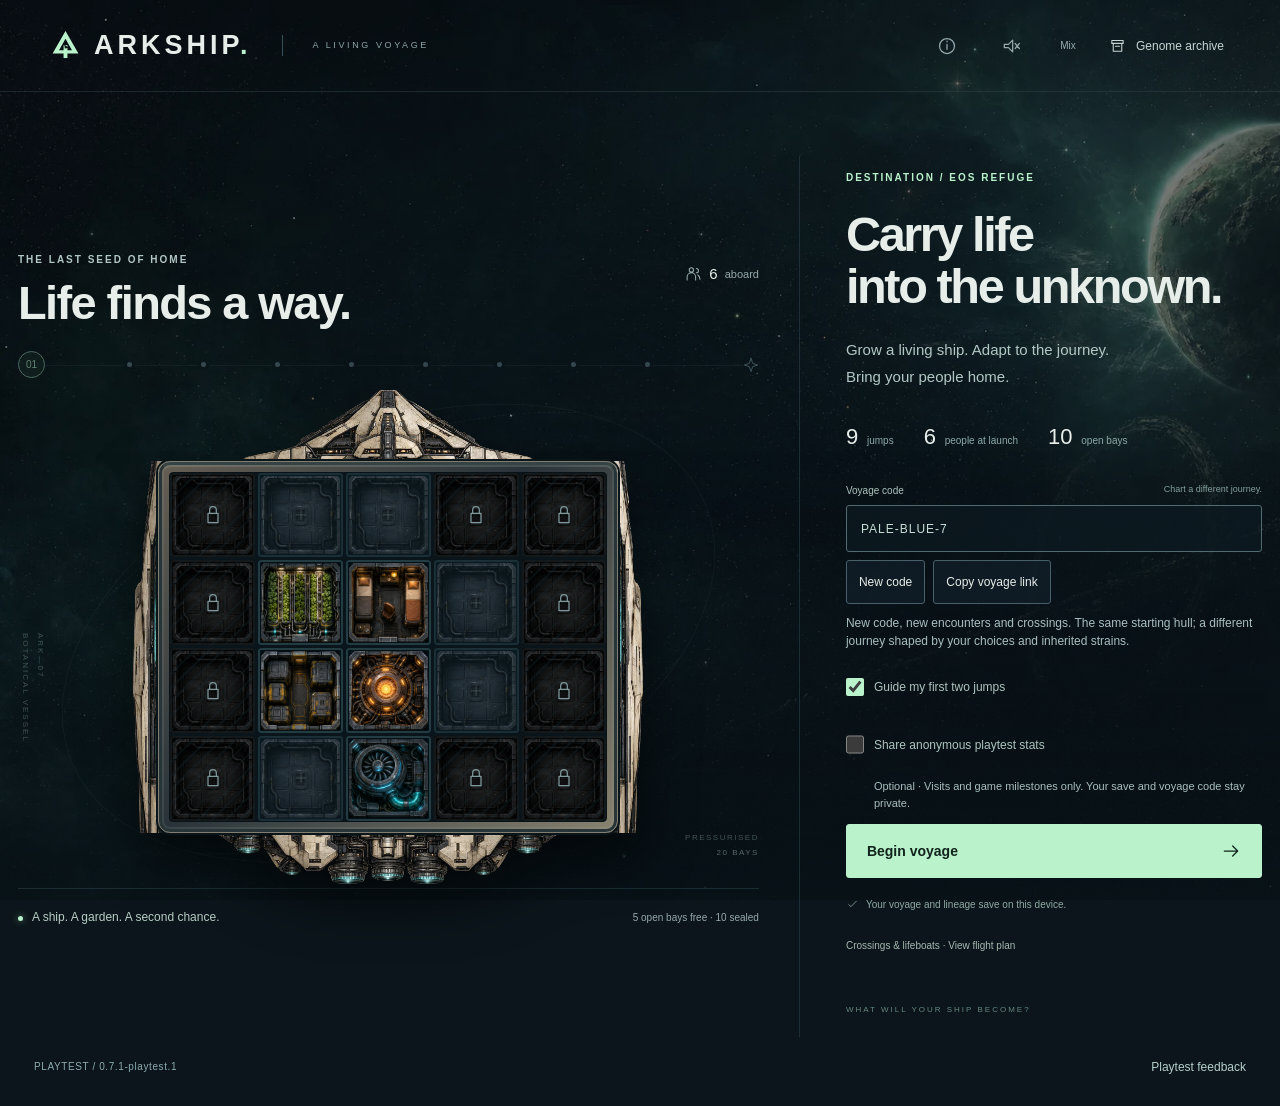
==== commit 07278316: "Illustrate ARKSHIP departure and sharing previews" ====
--- a/index.html
+++ b/index.html
@@ -4,9 +4,25 @@
   <meta charset="utf-8">
   <meta name="viewport" content="width=device-width, initial-scale=1, viewport-fit=cover">
   <meta name="theme-color" content="#0b151b">
-  <meta name="description" content="What will your ship become? Cross ten star systems in a living-ship ecosystem roguelite.">
-  <title>ARKSHIP · A living voyage</title>
-  <link rel="icon" href="assets/mark.svg" type="image/svg+xml">
+  <meta name="description" content="Build a living spaceship, choose routes and adapt alien organisms in ARKSHIP, a turn-based space survival strategy game. Play in your browser and share voyage codes.">
+  <title>ARKSHIP · Space Survival Strategy Game</title>
+  <link rel="canonical" href="https://jamiecole.page/arkship/">
+  <meta property="og:type" content="website">
+  <meta property="og:site_name" content="ARKSHIP">
+  <meta property="og:title" content="ARKSHIP · Grow. Adapt. Survive.">
+  <meta property="og:description" content="Your ship is the ecosystem. Graft strange life, chart a route to the refuge and carry new strains into your next voyage.">
+  <meta property="og:url" content="https://jamiecole.page/arkship/">
+  <meta property="og:image" content="https://jamiecole.page/arkship/assets/share-card.webp">
+  <meta property="og:image:width" content="1200">
+  <meta property="og:image:height" content="630">
+  <meta property="og:image:alt" content="ARKSHIP: a living spaceship carrying a glowing ecosystem towards a distant refuge.">
+  <meta name="twitter:card" content="summary_large_image">
+  <meta name="twitter:title" content="ARKSHIP · Grow. Adapt. Survive.">
+  <meta name="twitter:description" content="Build a living spaceship. Choose routes that suit your ecosystem. Survive and carry new strains into your next voyage.">
+  <meta name="twitter:image" content="https://jamiecole.page/arkship/assets/share-card.webp">
+  <link rel="icon" href="assets/app-icon.png" type="image/png">
+  <link rel="apple-touch-icon" href="assets/app-icon.png">
+  <script type="application/ld+json">{"@context":"https://schema.org","@type":"VideoGame","name":"ARKSHIP","description":"A single-player, turn-based space survival strategy game about building a living spaceship, choosing routes and adapting alien organisms.","url":"https://jamiecole.page/arkship/","image":"https://jamiecole.page/arkship/assets/share-card.webp","genre":["Strategy","Roguelite"],"gamePlatform":"Web browser","playMode":"SinglePlayer","inLanguage":"en-GB"}</script>
   <link rel="preload" as="image" href="assets/starfield.webp">
   <link rel="stylesheet" href="src/styles.css">
 </head>
--- a/src/styles.css
+++ b/src/styles.css
@@ -309,3 +309,18 @@
 @keyframes sap-breathe{50%{opacity:.77;transform:scaleY(.92)}}
 @keyframes influence-flow{to{stroke-dashoffset:-16}}
 @media(prefers-reduced-motion:reduce){.ecology-link image,.ecology-link .influence-track{animation:none}.ecology-edge{transition:none}}
+
+/* Voyage codes are editable without rerendering the ship. */
+.voyage-actions{display:flex;flex-wrap:wrap;gap:8px;margin-top:8px}.voyage-actions button{min-height:44px;padding:8px 12px;font-size:12px}.voyage-help,.seed-message,.resume-note{font-size:12px;line-height:1.5;color:#a8bec0;margin:10px 0}.seed-message:empty{display:none}.seed-message{color:#a1e0c5}.resume-note .text-button{display:block;min-height:44px}.shared-voyage-notice{display:flex;align-items:center;justify-content:space-between;gap:16px;max-width:1260px;margin:12px auto;padding:12px 24px;background:#102a2e;border:1px solid #31575b;font-size:13px}.analytics-choice{display:grid!important;grid-template-columns:18px 1fr;gap:5px 9px;align-items:center;text-transform:none!important;letter-spacing:0!important;font-size:12px!important;line-height:1.5;margin:12px 0!important;cursor:pointer}.analytics-choice input{width:18px!important;height:18px;margin:0!important;accent-color:#96d9bd}.analytics-choice small{grid-column:2;color:#a8bec0;font-size:11px;line-height:1.5}.playtest-dialog #share-voyage-link{width:100%;min-height:44px;background:#09181d;color:#c1e6dc;border:1px solid #49676c;padding:10px}.playtest-bar{flex-wrap:wrap}.playtest-bar .text-button{min-height:44px}@media(max-width:760px){.shared-voyage-notice{margin:8px 12px;padding:12px;flex-direction:column;align-items:stretch}.voyage-actions>.secondary{flex:1}.voyage-actions>.text-button{flex-basis:100%;text-align:left}.playtest-bar{gap:8px;font-size:9px;padding-left:16px;padding-right:16px}.playtest-bar>span{flex-basis:100%}.playtest-bar>.text-button{font-size:12px}}
+
+/* Illustrated mobile departure, V7.1 */
+.welcome-art{display:none}.welcome-story>.eyebrow{display:block;margin-bottom:24px}.welcome-story .intro{margin-bottom:0}
+@media(max-width:760px){
+ .welcome{margin-top:0}.welcome-intro{position:relative;isolation:isolate;min-height:338px;padding-top:174px;margin-bottom:0}
+ .welcome-art{display:block;position:absolute;z-index:-1;top:0;left:-18px;width:calc(100% + 36px);height:370px;max-width:none;object-fit:cover;object-position:57% top;mask-image:linear-gradient(#000 68%,transparent 100%)}
+ .welcome-story{position:relative;padding:0 0 12px}.welcome-story>.eyebrow{font-size:8px;margin-bottom:11px;letter-spacing:1.6px;text-shadow:0 1px 8px #071219}
+ .welcome-decision .welcome-story h2{font-size:37px;line-height:1.02;letter-spacing:-1.5px;text-shadow:0 2px 20px #071219}
+ .welcome-decision .welcome-story .intro{font-size:12px;line-height:1.55;margin-top:12px;max-width:275px;color:#cee0d8}
+ .welcome .voyage-facts{margin:8px 0 15px;gap:22px;font-size:9px}.welcome .voyage-facts b{font-size:17px;margin-right:4px}
+ .welcome .voyage-help{font-size:10px;line-height:1.55;margin-bottom:0}.welcome .guide-choice{margin-top:8px!important}
+}
